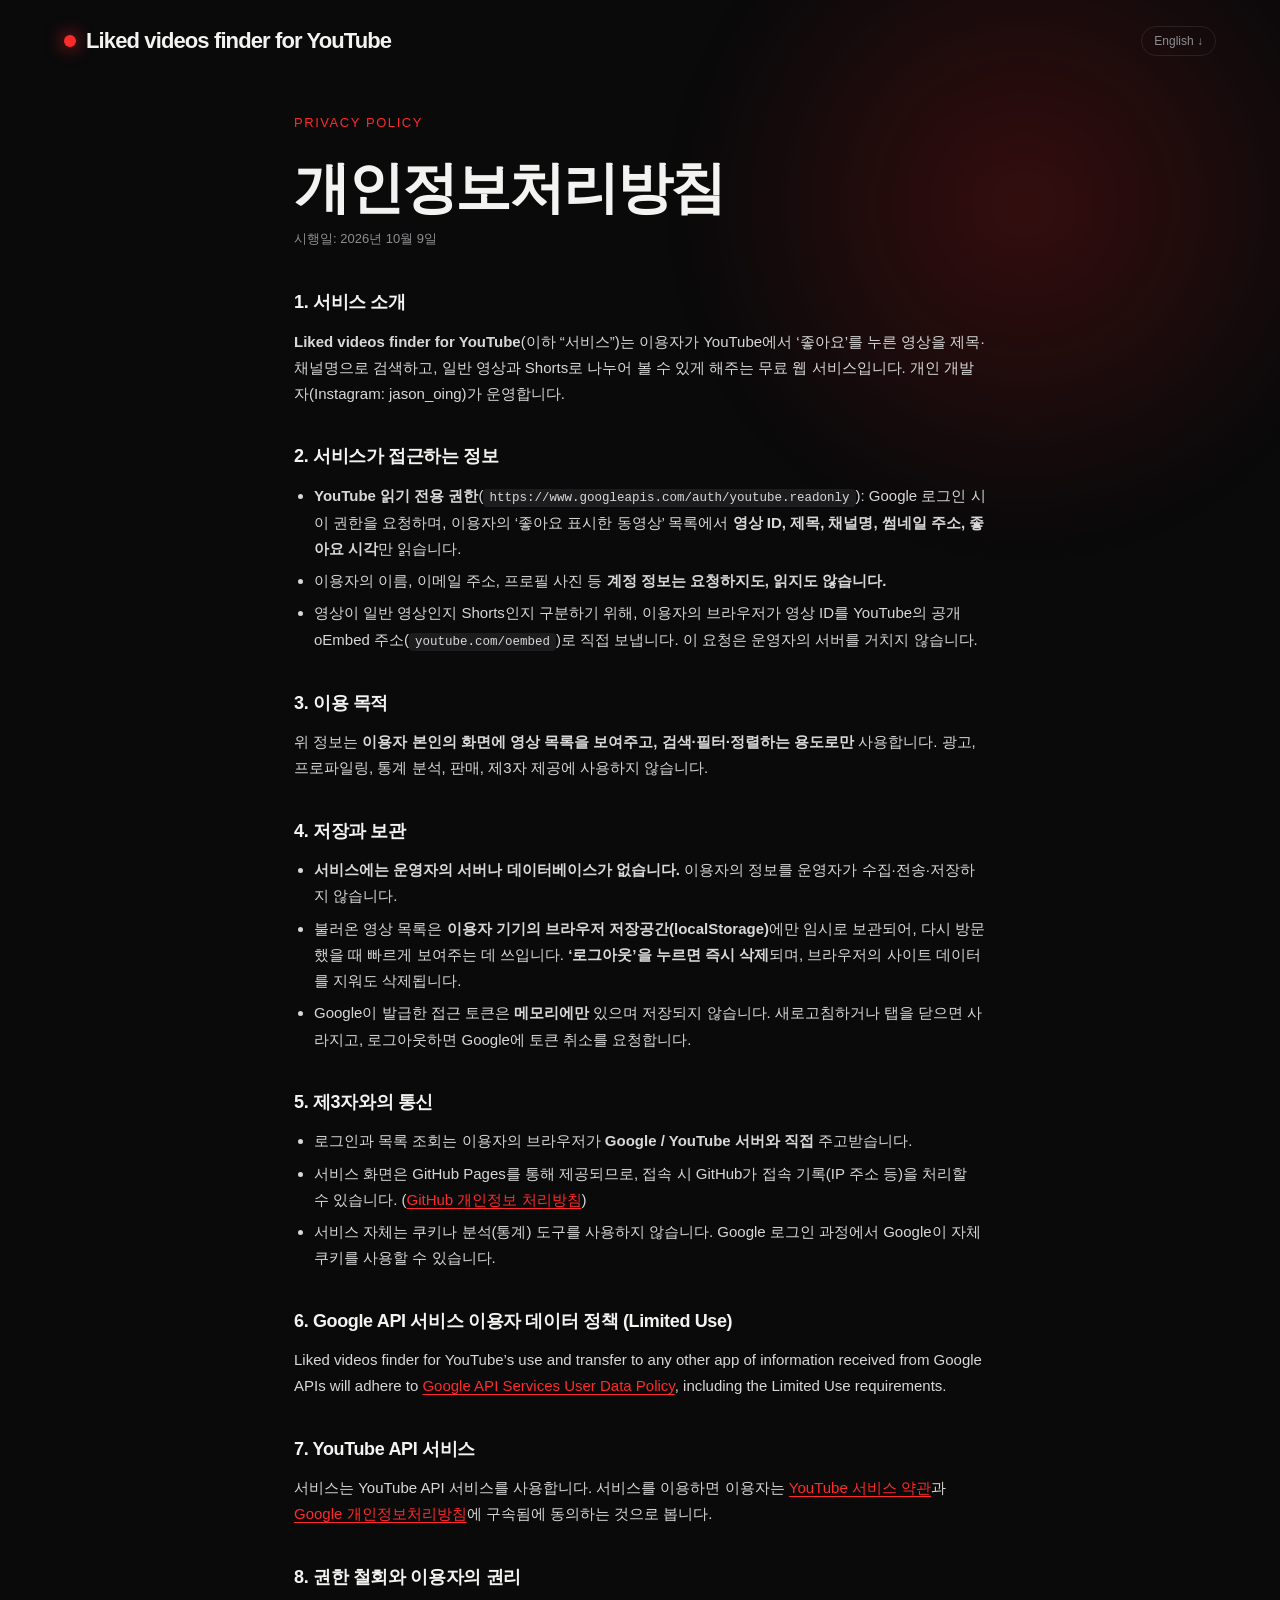
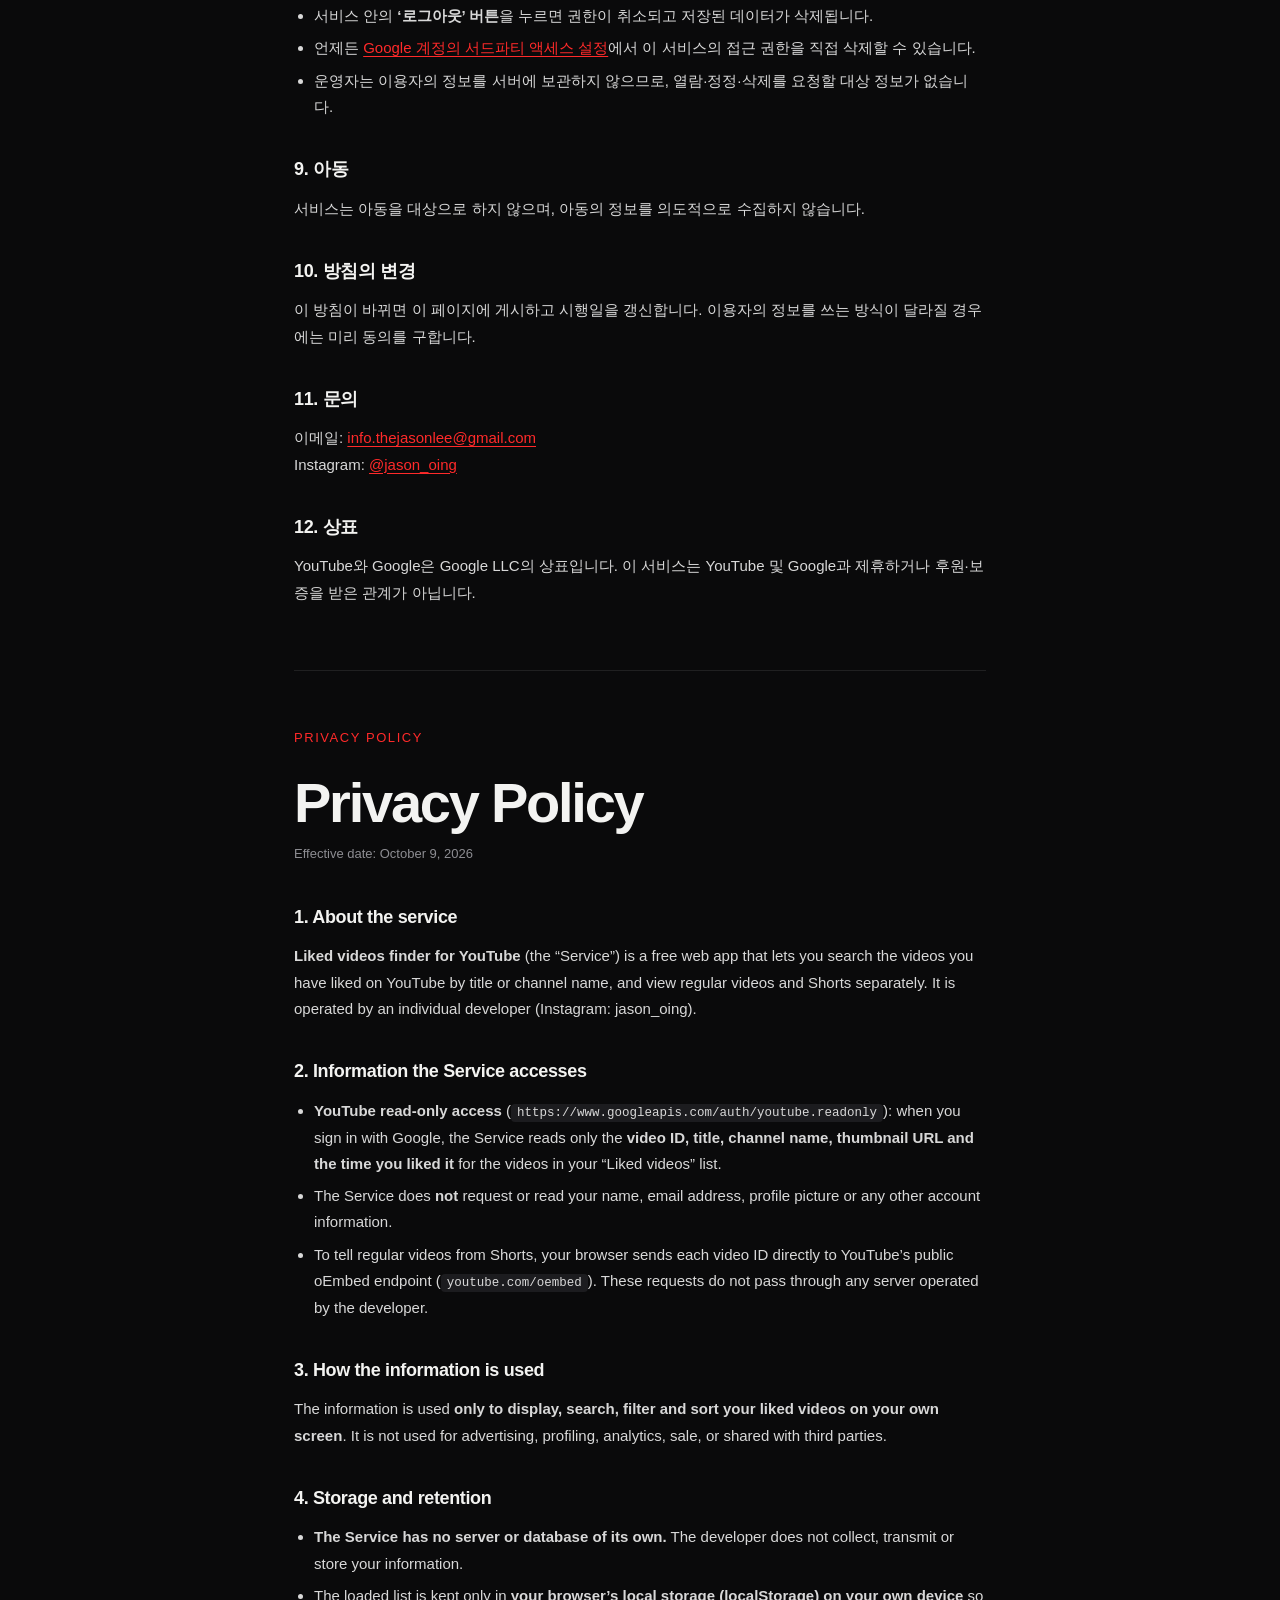
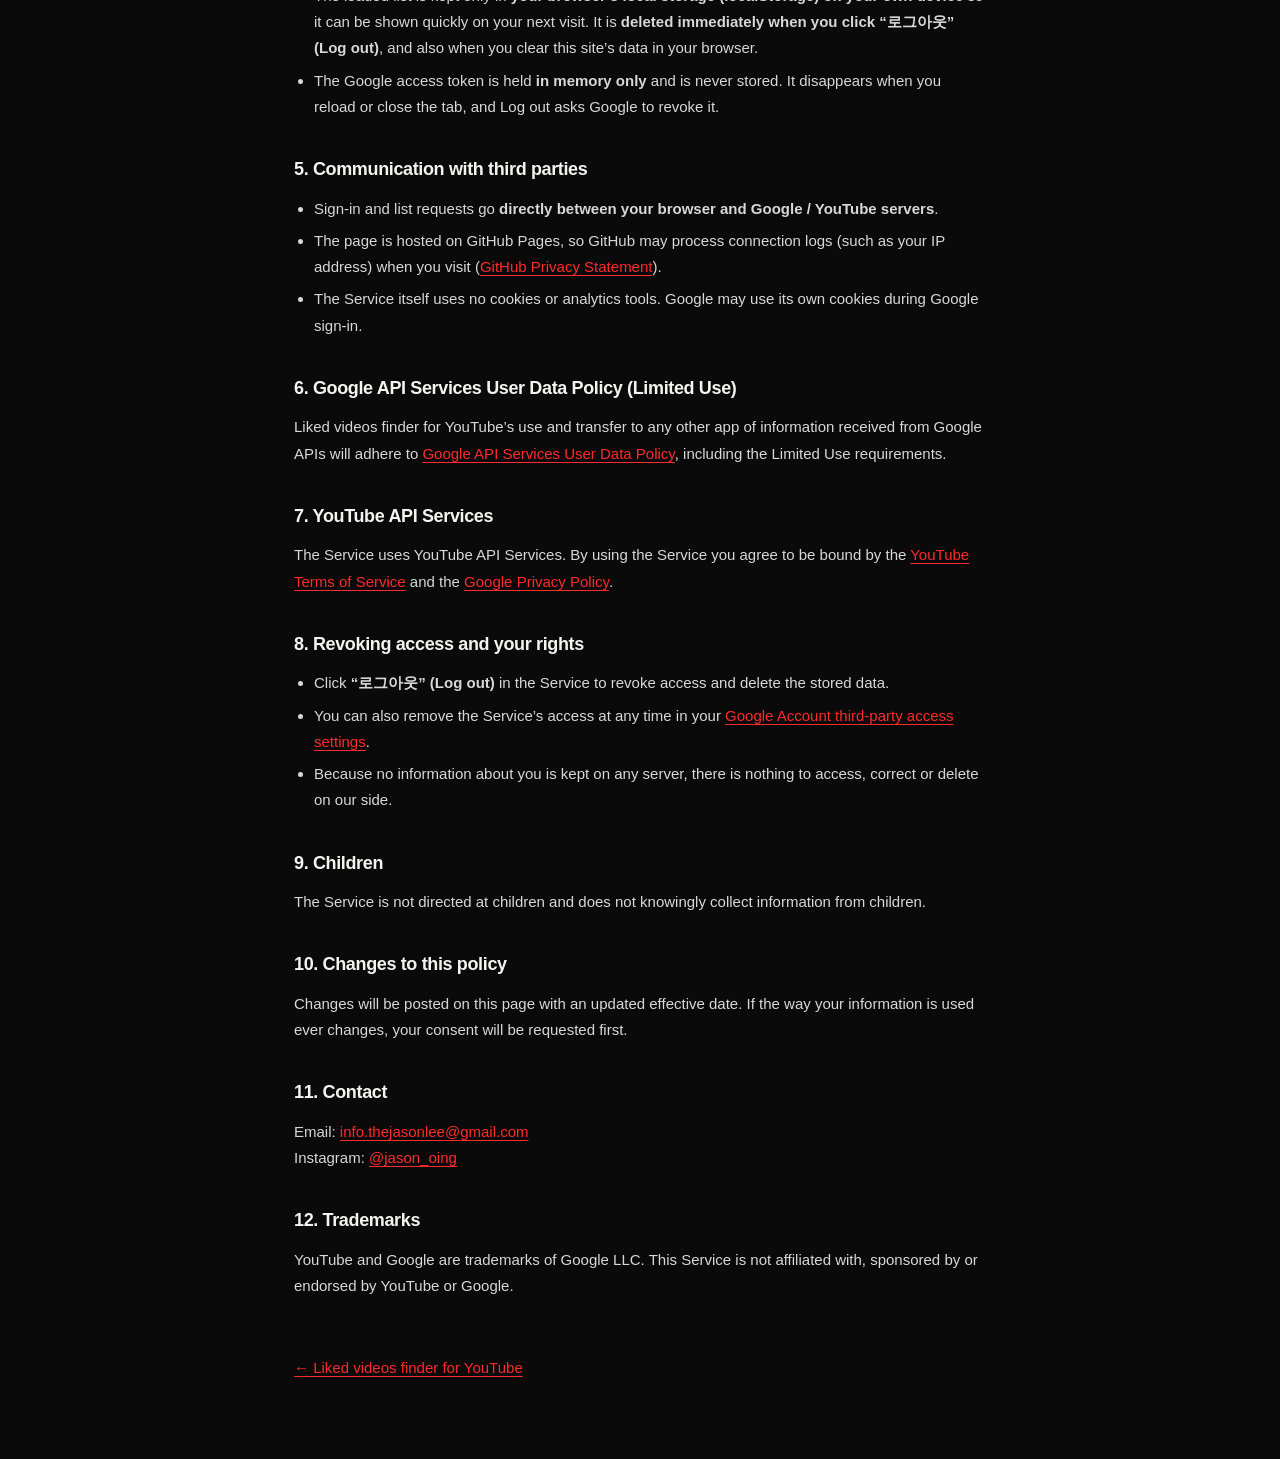
==== privacy.html @ fc41bfea "Add files via upload" ====
<!DOCTYPE html>
<html lang="ko">
<head>
<meta charset="UTF-8" />
<meta name="viewport" content="width=device-width, initial-scale=1.0, viewport-fit=cover" />
<title>개인정보처리방침 · Privacy Policy – Liked videos finder for YouTube</title>
<meta name="description" content="Privacy Policy of Liked videos finder for YouTube" />
<link rel="stylesheet" href="styles.css" />
</head>
<body>
  <div class="app">
    <header class="top">
      <a class="logo" href="./">Liked videos finder for YouTube</a>
      <a class="lang-link" href="#en">English ↓</a>
    </header>

    <main class="wrap doc">

      <!-- ===================== 한국어 ===================== -->
      <section id="ko" lang="ko">
        <div class="kicker">Privacy Policy</div>
        <h1 class="doc-title">개인정보처리방침</h1>
        <p class="doc-meta">시행일: 2026년 10월 9일</p>

        <h2>1. 서비스 소개</h2>
        <p>
          <b>Liked videos finder for YouTube</b>(이하 “서비스”)는 이용자가 YouTube에서 ‘좋아요’를 누른 영상을
          제목·채널명으로 검색하고, 일반 영상과 Shorts로 나누어 볼 수 있게 해주는 무료 웹 서비스입니다.
          개인 개발자(Instagram: jason_oing)가 운영합니다.
        </p>

        <h2>2. 서비스가 접근하는 정보</h2>
        <ul>
          <li>
            <b>YouTube 읽기 전용 권한</b>(<code>https://www.googleapis.com/auth/youtube.readonly</code>):
            Google 로그인 시 이 권한을 요청하며, 이용자의 ‘좋아요 표시한 동영상’ 목록에서
            <b>영상 ID, 제목, 채널명, 썸네일 주소, 좋아요 시각</b>만 읽습니다.
          </li>
          <li>
            이용자의 이름, 이메일 주소, 프로필 사진 등 <b>계정 정보는 요청하지도, 읽지도 않습니다.</b>
          </li>
          <li>
            영상이 일반 영상인지 Shorts인지 구분하기 위해, 이용자의 브라우저가 영상 ID를
            YouTube의 공개 oEmbed 주소(<code>youtube.com/oembed</code>)로 직접 보냅니다. 이 요청은 운영자의 서버를 거치지 않습니다.
          </li>
        </ul>

        <h2>3. 이용 목적</h2>
        <p>
          위 정보는 <b>이용자 본인의 화면에 영상 목록을 보여주고, 검색·필터·정렬하는 용도로만</b> 사용합니다.
          광고, 프로파일링, 통계 분석, 판매, 제3자 제공에 사용하지 않습니다.
        </p>

        <h2>4. 저장과 보관</h2>
        <ul>
          <li><b>서비스에는 운영자의 서버나 데이터베이스가 없습니다.</b> 이용자의 정보를 운영자가 수집·전송·저장하지 않습니다.</li>
          <li>
            불러온 영상 목록은 <b>이용자 기기의 브라우저 저장공간(localStorage)</b>에만 임시로 보관되어, 다시 방문했을 때
            빠르게 보여주는 데 쓰입니다. <b>‘로그아웃’을 누르면 즉시 삭제</b>되며, 브라우저의 사이트 데이터를 지워도 삭제됩니다.
          </li>
          <li>
            Google이 발급한 접근 토큰은 <b>메모리에만</b> 있으며 저장되지 않습니다. 새로고침하거나 탭을 닫으면 사라지고,
            로그아웃하면 Google에 토큰 취소를 요청합니다.
          </li>
        </ul>

        <h2>5. 제3자와의 통신</h2>
        <ul>
          <li>로그인과 목록 조회는 이용자의 브라우저가 <b>Google / YouTube 서버와 직접</b> 주고받습니다.</li>
          <li>
            서비스 화면은 GitHub Pages를 통해 제공되므로, 접속 시 GitHub가 접속 기록(IP 주소 등)을 처리할 수 있습니다.
            (<a href="https://docs.github.com/site-policy/privacy-policies/github-general-privacy-statement" target="_blank" rel="noopener">GitHub 개인정보 처리방침</a>)
          </li>
          <li>서비스 자체는 쿠키나 분석(통계) 도구를 사용하지 않습니다. Google 로그인 과정에서 Google이 자체 쿠키를 사용할 수 있습니다.</li>
        </ul>

        <h2>6. Google API 서비스 이용자 데이터 정책 (Limited Use)</h2>
        <p>
          Liked videos finder for YouTube’s use and transfer to any other app of information received from Google APIs
          will adhere to
          <a href="https://developers.google.com/terms/api-services-user-data-policy#additional_requirements_for_specific_api_scopes" target="_blank" rel="noopener">Google API Services User Data Policy</a>,
          including the Limited Use requirements.
        </p>

        <h2>7. YouTube API 서비스</h2>
        <p>
          서비스는 YouTube API 서비스를 사용합니다. 서비스를 이용하면 이용자는
          <a href="https://www.youtube.com/t/terms" target="_blank" rel="noopener">YouTube 서비스 약관</a>과
          <a href="https://policies.google.com/privacy" target="_blank" rel="noopener">Google 개인정보처리방침</a>에 구속됨에 동의하는 것으로 봅니다.
        </p>

        <h2>8. 권한 철회와 이용자의 권리</h2>
        <ul>
          <li>서비스 안의 <b>‘로그아웃’ 버튼</b>을 누르면 권한이 취소되고 저장된 데이터가 삭제됩니다.</li>
          <li>
            언제든 <a href="https://myaccount.google.com/permissions" target="_blank" rel="noopener">Google 계정의 서드파티 액세스 설정</a>에서
            이 서비스의 접근 권한을 직접 삭제할 수 있습니다.
          </li>
          <li>운영자는 이용자의 정보를 서버에 보관하지 않으므로, 열람·정정·삭제를 요청할 대상 정보가 없습니다.</li>
        </ul>

        <h2>9. 아동</h2>
        <p>서비스는 아동을 대상으로 하지 않으며, 아동의 정보를 의도적으로 수집하지 않습니다.</p>

        <h2>10. 방침의 변경</h2>
        <p>이 방침이 바뀌면 이 페이지에 게시하고 시행일을 갱신합니다. 이용자의 정보를 쓰는 방식이 달라질 경우에는 미리 동의를 구합니다.</p>

        <h2>11. 문의</h2>
        <p>
          이메일: <a href="mailto:info.thejasonlee@gmail.com">info.thejasonlee@gmail.com</a><br />
          Instagram: <a href="https://www.instagram.com/jason_oing/" target="_blank" rel="noopener">@jason_oing</a>
        </p>

        <h2>12. 상표</h2>
        <p>
          YouTube와 Google은 Google LLC의 상표입니다. 이 서비스는 YouTube 및 Google과 제휴하거나 후원·보증을 받은 관계가 아닙니다.
        </p>
      </section>

      <hr class="doc-sep" />

      <!-- ===================== English ===================== -->
      <section id="en" lang="en">
        <div class="kicker">Privacy Policy</div>
        <h1 class="doc-title">Privacy Policy</h1>
        <p class="doc-meta">Effective date: October 9, 2026</p>

        <h2>1. About the service</h2>
        <p>
          <b>Liked videos finder for YouTube</b> (the “Service”) is a free web app that lets you search the videos you have
          liked on YouTube by title or channel name, and view regular videos and Shorts separately. It is operated by an
          individual developer (Instagram: jason_oing).
        </p>

        <h2>2. Information the Service accesses</h2>
        <ul>
          <li>
            <b>YouTube read-only access</b> (<code>https://www.googleapis.com/auth/youtube.readonly</code>): when you sign in with Google,
            the Service reads only the <b>video ID, title, channel name, thumbnail URL and the time you liked it</b> for the videos in
            your “Liked videos” list.
          </li>
          <li>
            The Service does <b>not</b> request or read your name, email address, profile picture or any other account information.
          </li>
          <li>
            To tell regular videos from Shorts, your browser sends each video ID directly to YouTube’s public oEmbed endpoint
            (<code>youtube.com/oembed</code>). These requests do not pass through any server operated by the developer.
          </li>
        </ul>

        <h2>3. How the information is used</h2>
        <p>
          The information is used <b>only to display, search, filter and sort your liked videos on your own screen</b>.
          It is not used for advertising, profiling, analytics, sale, or shared with third parties.
        </p>

        <h2>4. Storage and retention</h2>
        <ul>
          <li><b>The Service has no server or database of its own.</b> The developer does not collect, transmit or store your information.</li>
          <li>
            The loaded list is kept only in <b>your browser’s local storage (localStorage) on your own device</b> so it can be shown
            quickly on your next visit. It is <b>deleted immediately when you click “로그아웃” (Log out)</b>, and also when you clear
            this site’s data in your browser.
          </li>
          <li>
            The Google access token is held <b>in memory only</b> and is never stored. It disappears when you reload or close the tab,
            and Log out asks Google to revoke it.
          </li>
        </ul>

        <h2>5. Communication with third parties</h2>
        <ul>
          <li>Sign-in and list requests go <b>directly between your browser and Google / YouTube servers</b>.</li>
          <li>
            The page is hosted on GitHub Pages, so GitHub may process connection logs (such as your IP address) when you visit
            (<a href="https://docs.github.com/site-policy/privacy-policies/github-general-privacy-statement" target="_blank" rel="noopener">GitHub Privacy Statement</a>).
          </li>
          <li>The Service itself uses no cookies or analytics tools. Google may use its own cookies during Google sign-in.</li>
        </ul>

        <h2>6. Google API Services User Data Policy (Limited Use)</h2>
        <p>
          Liked videos finder for YouTube’s use and transfer to any other app of information received from Google APIs will adhere to
          <a href="https://developers.google.com/terms/api-services-user-data-policy#additional_requirements_for_specific_api_scopes" target="_blank" rel="noopener">Google API Services User Data Policy</a>,
          including the Limited Use requirements.
        </p>

        <h2>7. YouTube API Services</h2>
        <p>
          The Service uses YouTube API Services. By using the Service you agree to be bound by the
          <a href="https://www.youtube.com/t/terms" target="_blank" rel="noopener">YouTube Terms of Service</a> and the
          <a href="https://policies.google.com/privacy" target="_blank" rel="noopener">Google Privacy Policy</a>.
        </p>

        <h2>8. Revoking access and your rights</h2>
        <ul>
          <li>Click <b>“로그아웃” (Log out)</b> in the Service to revoke access and delete the stored data.</li>
          <li>
            You can also remove the Service’s access at any time in your
            <a href="https://myaccount.google.com/permissions" target="_blank" rel="noopener">Google Account third-party access settings</a>.
          </li>
          <li>Because no information about you is kept on any server, there is nothing to access, correct or delete on our side.</li>
        </ul>

        <h2>9. Children</h2>
        <p>The Service is not directed at children and does not knowingly collect information from children.</p>

        <h2>10. Changes to this policy</h2>
        <p>Changes will be posted on this page with an updated effective date. If the way your information is used ever changes, your consent will be requested first.</p>

        <h2>11. Contact</h2>
        <p>
          Email: <a href="mailto:info.thejasonlee@gmail.com">info.thejasonlee@gmail.com</a><br />
          Instagram: <a href="https://www.instagram.com/jason_oing/" target="_blank" rel="noopener">@jason_oing</a>
        </p>

        <h2>12. Trademarks</h2>
        <p>
          YouTube and Google are trademarks of Google LLC. This Service is not affiliated with, sponsored by or endorsed by YouTube or Google.
        </p>
      </section>

      <p class="doc-back"><a href="./">← Liked videos finder for YouTube</a></p>
    </main>
  </div>
</body>
</html>
---- styles.css ----
* {
  box-sizing: border-box;
  margin: 0;
  padding: 0;
}

:root {
  --bg: #0a0a0b;
  --panel: #141416;
  --panel-2: #1c1c1f;
  --ink: #f3f3f1;
  --muted: #8d8d92;
  --line: rgba(255, 255, 255, 0.09);
  --red: #ff2a2a;
  --red-solid: #e50000;
  --red-glow: rgba(255, 30, 30, 0.18);
  /* side space of the whole page: grows with the screen, never below 24px */
  --gutter: clamp(24px, 5vw, 72px);
}

html, body {
  background: var(--bg);
  color: var(--ink);
  min-height: 100%;
  font-family: "Helvetica Neue", "Pretendard", "Apple SD Gothic Neo", "Noto Sans KR", "Malgun Gothic", Arial, sans-serif;
  -webkit-font-smoothing: antialiased;
}

body {
  min-height: 100vh;
  overflow-x: hidden;
}

/* soft red glow in the corner */
body::before {
  content: "";
  position: fixed;
  inset: -20% -10% auto auto;
  width: 60vw;
  height: 60vw;
  border-radius: 50%;
  background: radial-gradient(circle, var(--red-glow), transparent 62%);
  filter: blur(30px);
  pointer-events: none;
}

a {
  color: inherit;
  text-decoration: none;
}

.app {
  position: relative;
  min-height: 100vh;
}

.screen {
  display: none;
  flex-direction: column;
  min-height: calc(100vh - 80px);
}
.screen.active {
  display: flex;
}

/* ---------- top bar ---------- */
.top {
  position: relative;
  max-width: calc(1192px + 2 * var(--gutter));
  margin: 0 auto;
  padding: 26px var(--gutter) 0;
  display: flex;
  justify-content: space-between;
  align-items: center;
  gap: 12px;
}
.logo {
  font-weight: 800;
  letter-spacing: -0.04em;
  font-size: 22px;
  display: flex;
  align-items: center;
  gap: 10px;
}
.logo::before {
  content: "";
  width: 12px;
  height: 12px;
  border-radius: 50%;
  background: var(--red);
  box-shadow: 0 0 18px var(--red);
}
.tag {
  font-size: 12px;
  color: var(--muted);
  border: 1px solid var(--line);
  padding: 7px 12px;
  border-radius: 999px;
  white-space: nowrap;
}

.wrap {
  position: relative;
  max-width: calc(1192px + 2 * var(--gutter));
  margin: 0 auto;
  padding: 0 var(--gutter);
  width: 100%;
}
.wrap.narrow {
  max-width: 640px;
  padding-top: 56px;
  padding-bottom: 60px;
}

.kicker {
  color: var(--red);
  font-size: 13px;
  letter-spacing: 0.12em;
  text-transform: uppercase;
  margin-bottom: 22px;
}

.outline {
  color: transparent;
  -webkit-text-stroke: 1.5px var(--ink);
}
.red {
  color: var(--red);
}

/* ---------- login hero ---------- */
.hero {
  padding: 80px var(--gutter) 150px;
}
h1.mega {
  font-size: clamp(56px, 9vw, 140px);
  line-height: 1.04;
  letter-spacing: -0.06em;
  font-weight: 800;
  word-break: keep-all;
}
h1.mega .outline {
  -webkit-text-stroke-width: 2px;
}
/* a little breathing room between "your YouTube" and "liked videos" */
h1.mega .red {
  display: inline-block;
  margin-top: 0.16em;
}
.hero-row {
  display: flex;
  justify-content: space-between;
  align-items: flex-end;
  gap: 40px;
  margin-top: 54px;
  flex-wrap: wrap;
}
.hero p {
  max-width: 420px;
  color: var(--muted);
  line-height: 1.7;
  font-size: 17px;
  word-break: keep-all;
}
.login-btn {
  display: inline-flex;
  align-items: center;
  gap: 14px;
  background: var(--ink);
  color: #111;
  border: 0;
  padding: 12px 14px 12px 28px;
  border-radius: 999px;
  font: inherit;
  font-size: 17px;
  font-weight: 700;
  cursor: pointer;
  transition: transform 0.25s, background 0.25s, color 0.25s;
}
.login-btn i {
  width: 46px;
  height: 46px;
  border-radius: 50%;
  background: #111;
  color: var(--red);
  display: grid;
  place-items: center;
  font-style: normal;
  font-size: 20px;
  transition: transform 0.25s;
}
.login-btn:hover:not(:disabled) {
  background: var(--red-solid);
  color: #fff;
}
.login-btn:hover:not(:disabled) i {
  transform: rotate(-45deg);
}
.login-btn:disabled {
  opacity: 0.5;
  cursor: not-allowed;
}
/* Four boxed cells: a frame (top, bottom, left, right) with three dividers.
   Each cell is as wide as its own text plus an equal share of the spare room,
   and the text is centred inside it. */
.stats {
  display: flex;
  align-items: stretch;
  border-top: 1px solid var(--line);
  border-bottom: 1px solid var(--line);
  border-left: 1px solid var(--line);
  margin-top: 80px;
}
.stats > div {
  flex: 1 1 auto;
  padding: 26px clamp(16px, 2.4vw, 40px);
  border-right: 1px solid var(--line);
  text-align: center;
}
.stats b {
  display: block;
  font-size: clamp(22px, 2.6vw, 36px);
  letter-spacing: -0.04em;
  white-space: nowrap;
  margin-bottom: 8px;
}
.stats span {
  color: var(--muted);
  font-size: 15px;
}

/* small legal line at the bottom of the login screen */
.legal {
  margin-top: 28px;
  display: flex;
  flex-wrap: wrap;
  gap: 8px 20px;
  align-items: center;
  font-size: 12.5px;
  color: var(--muted);
}
.legal a {
  color: var(--ink);
  text-decoration: underline;
  text-underline-offset: 3px;
}

/* ---------- privacy policy page ---------- */
.doc {
  max-width: 820px;
  padding-top: 56px;
  padding-bottom: 80px;
  line-height: 1.75;
  font-size: 15px;
  color: #d8d8d8;
}
.doc-title {
  font-size: clamp(34px, 6vw, 56px);
  letter-spacing: -0.04em;
  line-height: 1.1;
  color: var(--ink);
}
.doc-meta {
  margin: 10px 0 36px;
  color: var(--muted);
  font-size: 13px;
}
.doc h2 {
  margin: 34px 0 10px;
  font-size: 18px;
  color: var(--ink);
  letter-spacing: -0.02em;
}
.doc ul {
  padding-left: 20px;
}
.doc li {
  margin: 6px 0;
}
.doc a {
  color: var(--red);
  text-decoration: underline;
  text-underline-offset: 3px;
}
.doc code {
  background: var(--panel-2);
  padding: 2px 6px;
  border-radius: 4px;
  font-size: 12.5px;
  word-break: break-all;
}
.doc-sep {
  margin: 64px 0 56px;
  border: 0;
  border-top: 1px solid var(--line);
}
.doc-back {
  margin-top: 56px;
}
a.logo {
  color: var(--ink);
}
.lang-link {
  font-size: 12px;
  color: var(--muted);
  border: 1px solid var(--line);
  padding: 7px 12px;
  border-radius: 999px;
  white-space: nowrap;
}

/* ---------- library ---------- */
.page-title {
  font-size: clamp(44px, 8vw, 110px);
  line-height: 1;
  letter-spacing: -0.055em;
  font-weight: 800;
  word-break: keep-all;
}
.wrap.narrow .page-title {
  font-size: clamp(40px, 8vw, 72px);
  margin-bottom: 34px;
}
.lib-top {
  padding: 64px 0 26px;
  display: flex;
  justify-content: space-between;
  align-items: flex-end;
  flex-wrap: wrap;
  gap: 20px;
}
.big {
  text-align: right;
  color: var(--muted);
  font-size: 13px;
  line-height: 1.6;
}
.big b {
  display: block;
  color: var(--red);
  font-size: 64px;
  letter-spacing: -0.05em;
  line-height: 1;
}
.big span {
  display: block;
}

.bar {
  display: flex;
  gap: 10px;
  flex-wrap: wrap;
  margin-bottom: 26px;
}
.search {
  flex: 1 1 300px;
  display: flex;
  align-items: center;
  gap: 12px;
  background: var(--panel);
  border: 1px solid var(--line);
  border-radius: 16px;
  padding: 0 20px;
  color: var(--muted);
}
.search:focus-within {
  border-color: var(--red);
  box-shadow: 0 0 0 4px var(--red-glow);
}
.search input {
  flex: 1;
  min-width: 0;
  background: transparent;
  border: 0;
  outline: none;
  color: var(--ink);
  font: inherit;
  font-size: 16px;
  padding: 18px 0;
}
/* Filter boxes: the visible text + arrow are centred in the box; the real
   <select> sits invisibly on top so clicking / keyboard / mobile pickers work. */
.sel-wrap {
  position: relative;
  display: flex;
  align-items: center;
  justify-content: center;
  gap: 10px;
  height: 58px;
  min-width: 150px;
  padding: 0 20px;
  background: var(--panel);
  color: var(--ink);
  border: 1px solid var(--line);
  border-radius: 16px;
  font-size: 14px;
  cursor: pointer;
}
.sel-wrap:focus-within {
  border-color: var(--red);
}
.sel-text {
  max-width: 190px;
  white-space: nowrap;
  overflow: hidden;
  text-overflow: ellipsis;
}
.sel-arrow {
  flex: none;
  color: var(--muted);
}
.sel {
  position: absolute;
  inset: 0;
  width: 100%;
  height: 100%;
  opacity: 0;
  cursor: pointer;
  font-size: 16px; /* avoids the iOS zoom-on-focus */
}

.kind-tabs {
  display: flex;
  gap: 8px;
  flex-wrap: wrap;
  margin-bottom: 22px;
}
.kind-tabs button {
  border: 1px solid var(--line);
  background: transparent;
  color: var(--muted);
  padding: 9px 16px;
  border-radius: 999px;
  font: inherit;
  font-size: 13px;
  cursor: pointer;
  transition: 0.2s;
}
.kind-tabs button i {
  font-style: normal;
  margin-left: 4px;
  opacity: 0.7;
}
.kind-tabs button:hover {
  color: var(--ink);
  border-color: var(--ink);
}
.kind-tabs button.on {
  background: var(--red-solid);
  border-color: var(--red-solid);
  color: #fff;
  font-weight: 700;
}

/* logout sits at the right end of the same row as the kind tabs */
.kind-tabs .logout-btn {
  margin-left: auto;
}
.kind-tabs .logout-btn:hover {
  color: #fff;
  border-color: var(--red);
  background: var(--red-solid);
}

.video-kind {
  display: inline-block;
  background: var(--red-solid);
  color: #fff;
  font-size: 11px;
  font-weight: 800;
  letter-spacing: 0.06em;
  padding: 3px 8px;
  border-radius: 6px;
  margin-right: 6px;
  vertical-align: middle;
}

.video-list {
  display: grid;
  grid-template-columns: repeat(2, 1fr);
  gap: 14px;
  padding-bottom: 80px;
  counter-reset: item;
}
.video-card {
  counter-increment: item;
  display: flex;
  gap: 18px;
  align-items: center;
  background: var(--panel);
  border: 1px solid var(--line);
  border-radius: 22px;
  padding: 12px;
  position: relative;
  overflow: hidden;
  color: var(--ink);
  min-width: 0;
  transition: transform 0.3s cubic-bezier(0.2, 0.8, 0.2, 1), border-color 0.2s;
}
.video-card::after {
  content: counter(item, decimal-leading-zero);
  position: absolute;
  right: 18px;
  top: 12px;
  font-size: 24px;
  font-weight: 800;
  color: rgba(255, 255, 255, 0.05);
  letter-spacing: -0.05em;
  pointer-events: none;
}
.video-card:hover {
  transform: translateY(-4px);
  border-color: rgba(255, 42, 42, 0.6);
}
.video-card.unavailable {
  opacity: 0.45;
}
.video-thumb {
  width: 168px;
  flex: none;
  aspect-ratio: 16 / 10;
  object-fit: cover;
  border-radius: 14px;
  background: linear-gradient(135deg, #2b2b2e, #1a1a1c);
}
.video-info {
  min-width: 0;
  /* keeps the title clear of the 01 / 02 ... number, even for 4 digits */
  padding-right: 76px;
}
.video-title {
  font-size: 17px;
  line-height: 1.35;
  letter-spacing: -0.02em;
  font-weight: 600;
  margin-bottom: 10px;
  display: -webkit-box;
  -webkit-line-clamp: 2;
  -webkit-box-orient: vertical;
  overflow: hidden;
  word-break: break-word;
}
.video-channel {
  display: inline-block;
  max-width: 100%;
  color: var(--red);
  border: 1px solid rgba(255, 42, 42, 0.45);
  border-radius: 999px;
  padding: 3px 10px;
  font-size: 12px;
  white-space: nowrap;
  overflow: hidden;
  text-overflow: ellipsis;
  vertical-align: middle;
}
.video-date {
  display: inline-block;
  margin-left: 8px;
  font-size: 13px;
  color: var(--muted);
  vertical-align: middle;
}

.empty-state {
  grid-column: 1 / -1;
  text-align: center;
  padding: 90px 0;
  color: var(--muted);
  font-size: 17px;
  line-height: 1.7;
}

/* ---------- fixed footer note (main screen) ---------- */
.foot-note {
  position: fixed;
  left: 0;
  right: 0;
  bottom: 0;
  z-index: 15;
  padding: 14px var(--gutter) calc(14px + env(safe-area-inset-bottom));
  text-align: center;
  font-size: 13px;
  color: var(--muted);
  background: rgba(10, 10, 11, 0.88);
  backdrop-filter: blur(12px);
  -webkit-backdrop-filter: blur(12px);
  border-top: 1px solid var(--line);
  pointer-events: none; /* never blocks clicks on the cards underneath */
}

/* ---------- setup (fallback screen) ---------- */
.setup-steps {
  list-style: none;
  counter-reset: step;
  display: flex;
  flex-direction: column;
  gap: 14px;
  margin-bottom: 22px;
}
.setup-steps li {
  counter-increment: step;
  position: relative;
  padding-left: 32px;
  font-size: 14px;
  line-height: 1.6;
  color: #d8d8d8;
}
.setup-steps li::before {
  content: counter(step);
  position: absolute;
  left: 0;
  top: 0;
  width: 22px;
  height: 22px;
  border-radius: 50%;
  background: var(--red-solid);
  color: #fff;
  font-size: 11px;
  font-weight: 700;
  display: flex;
  align-items: center;
  justify-content: center;
}
.setup-steps a {
  color: var(--red);
  text-decoration: underline;
}
.setup-steps code {
  background: var(--panel-2);
  padding: 2px 6px;
  border-radius: 4px;
  font-size: 12px;
}
.text-input {
  width: 100%;
  background: var(--panel);
  border: 1px solid var(--line);
  border-radius: 16px;
  padding: 16px 18px;
  color: var(--ink);
  font-size: 15px;
  outline: none;
}
.text-input:focus {
  border-color: var(--red);
  box-shadow: 0 0 0 4px var(--red-glow);
}
.hint-text {
  margin: 10px 0 22px;
  font-size: 12px;
  color: var(--muted);
}
.primary-btn {
  width: 100%;
  padding: 16px;
  border: none;
  border-radius: 999px;
  background: var(--red-solid);
  color: #fff;
  font: inherit;
  font-size: 16px;
  font-weight: 700;
  cursor: pointer;
}
.primary-btn:disabled {
  opacity: 0.4;
  cursor: not-allowed;
}

/* ---------- syncing ---------- */
.loading-wrap {
  flex: 1;
  display: flex;
  flex-direction: column;
  align-items: center;
  justify-content: center;
  gap: 16px;
  min-height: 70vh;
}
.spinner {
  width: 44px;
  height: 44px;
  border: 3px solid var(--line);
  border-top-color: var(--red);
  border-radius: 50%;
  animation: spin 0.8s linear infinite;
}
@keyframes spin {
  to {
    transform: rotate(360deg);
  }
}
.loading-text {
  font-size: 16px;
}
.loading-sub {
  font-size: 40px;
  font-weight: 800;
  letter-spacing: -0.04em;
  color: var(--red);
}

/* ---------- toast ---------- */
.toast {
  position: fixed;
  left: 50%;
  bottom: 100px;
  transform: translate(-50%, 20px);
  background: var(--panel-2);
  border: 1px solid var(--line);
  color: #fff;
  padding: 12px 20px;
  border-radius: 999px;
  font-size: 13px;
  opacity: 0;
  pointer-events: none;
  transition: all 0.25s ease;
  z-index: 50;
  white-space: nowrap;
}
.toast.show {
  opacity: 1;
  transform: translate(-50%, 0);
}

/* ---------- responsive ---------- */
@media (max-width: 900px) {
  .video-list {
    grid-template-columns: 1fr;
  }
}
/* tablets: 2 x 2, still framed by lines on both sides */
@media (max-width: 940px) {
  .stats {
    display: grid;
    grid-template-columns: repeat(2, minmax(0, 1fr));
  }
  .stats b {
    white-space: normal;
  }
  .stats > div {
    padding: 26px 12px;
    border-bottom: 1px solid var(--line);
  }
  .stats > div:nth-child(n + 3) {
    border-bottom: 0;
  }
}
@media (max-width: 560px) {
  .stats {
    grid-template-columns: 1fr;
  }
  .stats > div,
  .stats > div:nth-child(n + 3) {
    border-bottom: 1px solid var(--line);
  }
  .stats > div:last-child {
    border-bottom: 0;
  }
  .tag {
    display: none;
  }
  .hero {
    padding-top: 48px;
  }
  .video-card {
    flex-direction: column;
    align-items: stretch;
    gap: 12px;
  }
  .video-thumb {
    width: 100%;
  }
  .video-info {
    padding: 0 6px 6px;
  }
  .sel-wrap {
    flex: 1 1 calc(50% - 5px);
    min-width: 0;
    padding: 0 12px;
  }
  .sel-text {
    max-width: 100%;
  }
  /* keep 전체 / 일반 / Shorts / 로그아웃 on one line */
  .kind-tabs {
    flex-wrap: nowrap;
    gap: 6px;
  }
  .kind-tabs button {
    padding: 8px 10px;
    font-size: 12px;
    white-space: nowrap;
  }
  .kind-tabs button i {
    margin-left: 3px;
  }
}
@media (max-width: 359px) {
  .kind-tabs {
    gap: 4px;
  }
  .kind-tabs button {
    padding: 8px 7px;
    font-size: 11px;
  }
}

/* very narrow phones: keep the longer app name on one line */
@media (max-width: 359px) {
  .logo {
    font-size: 17px;
  }
}
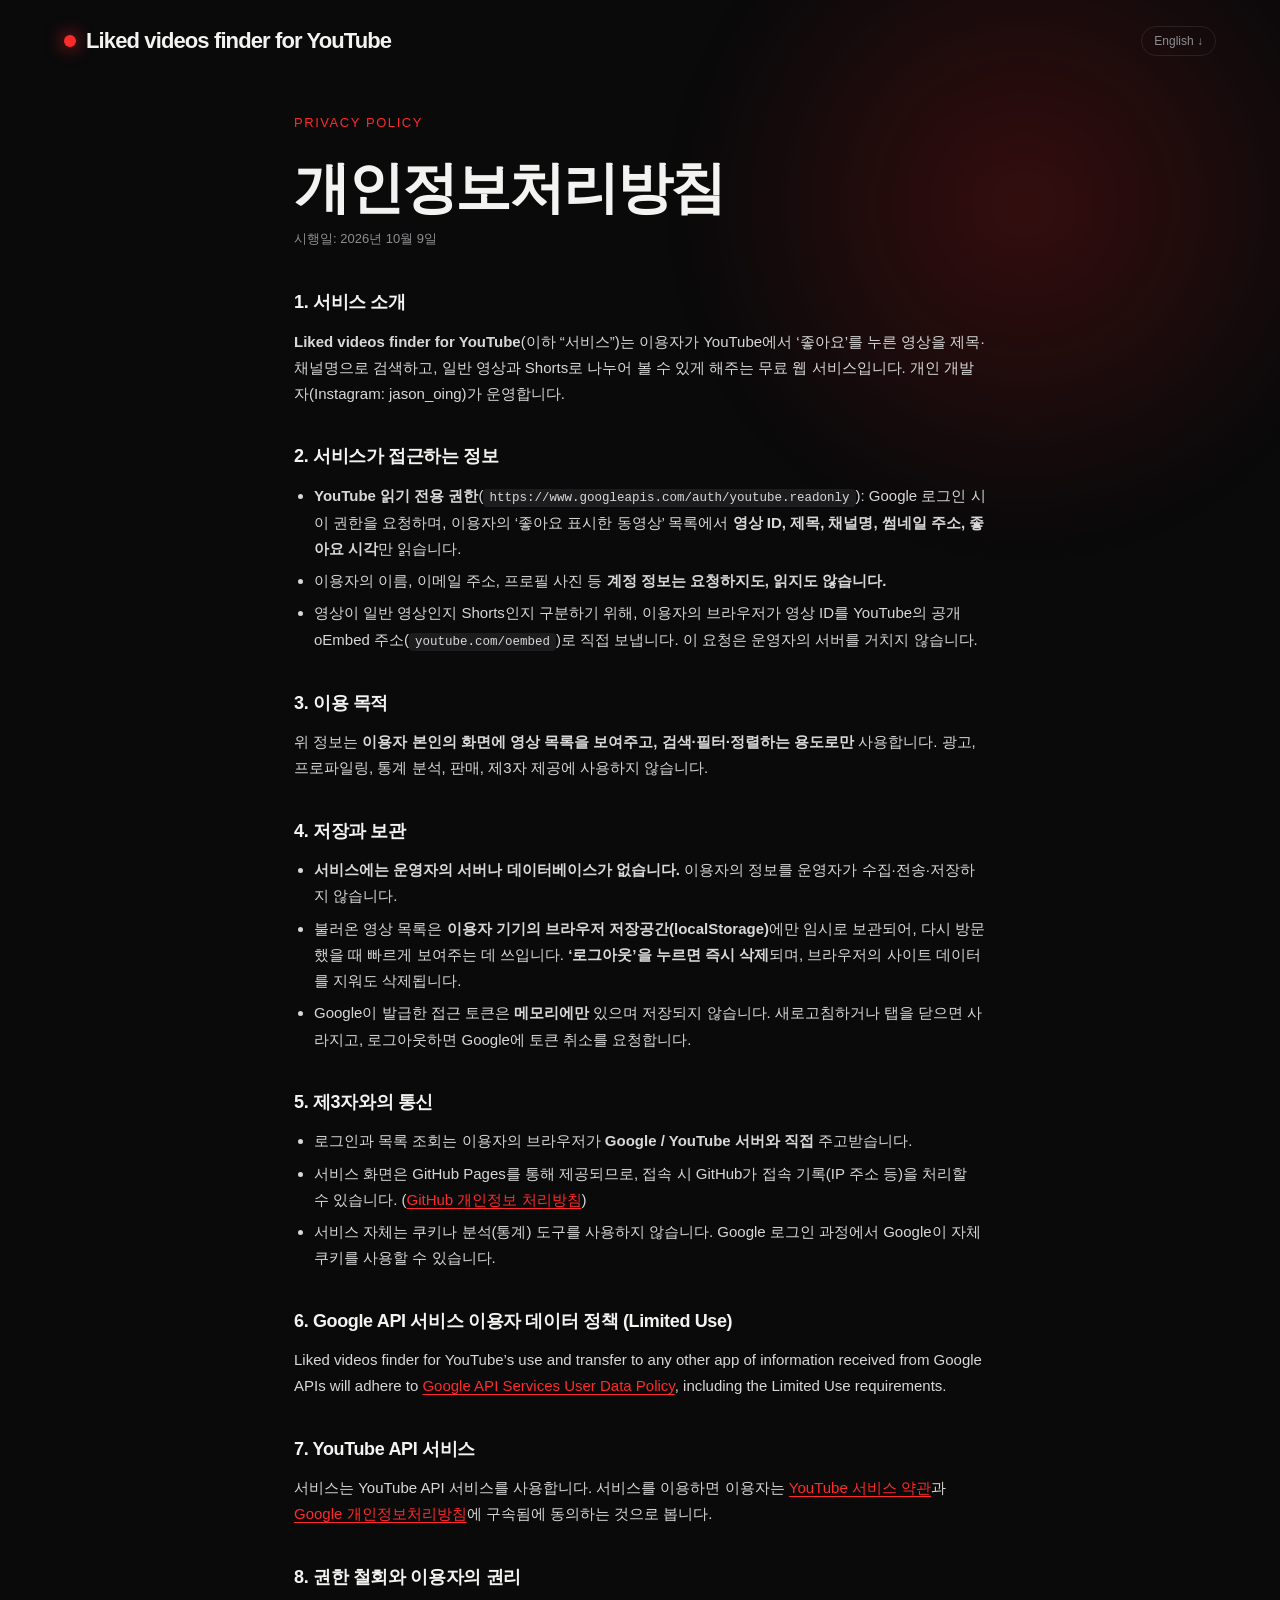
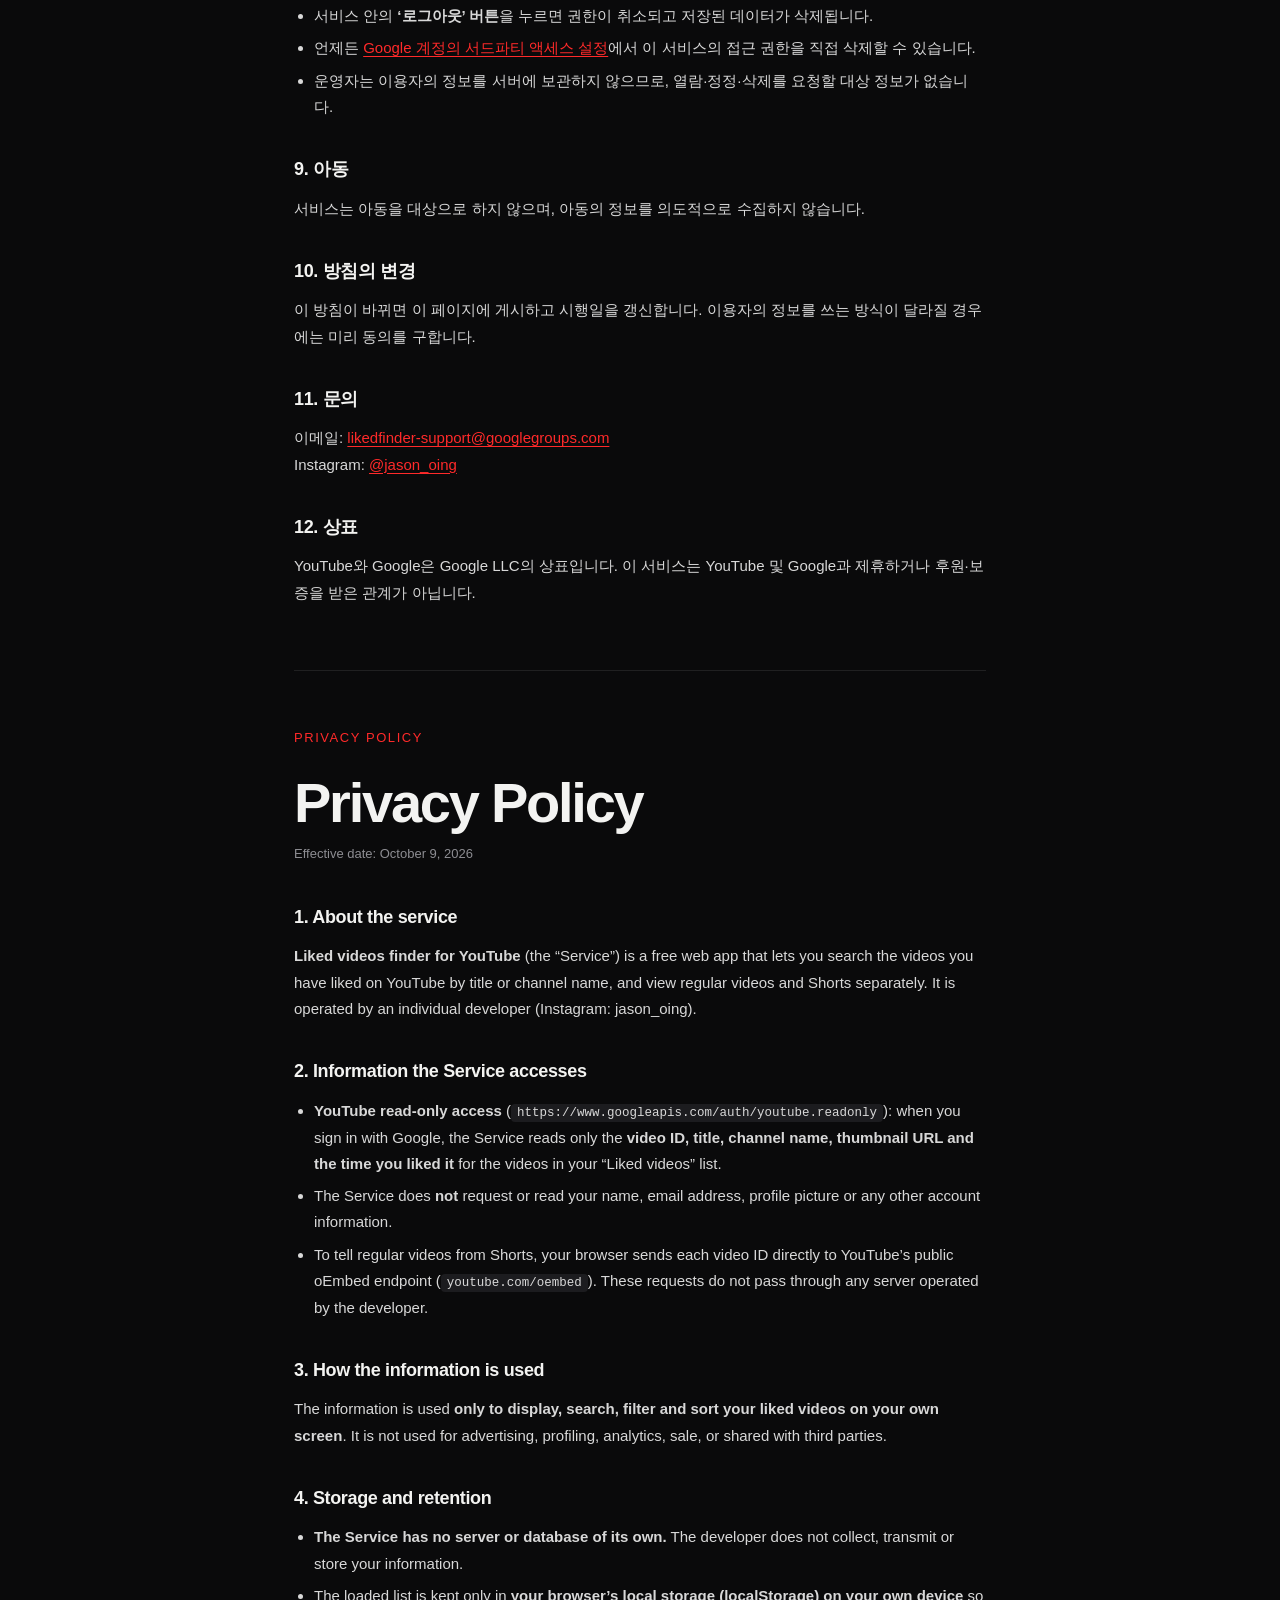
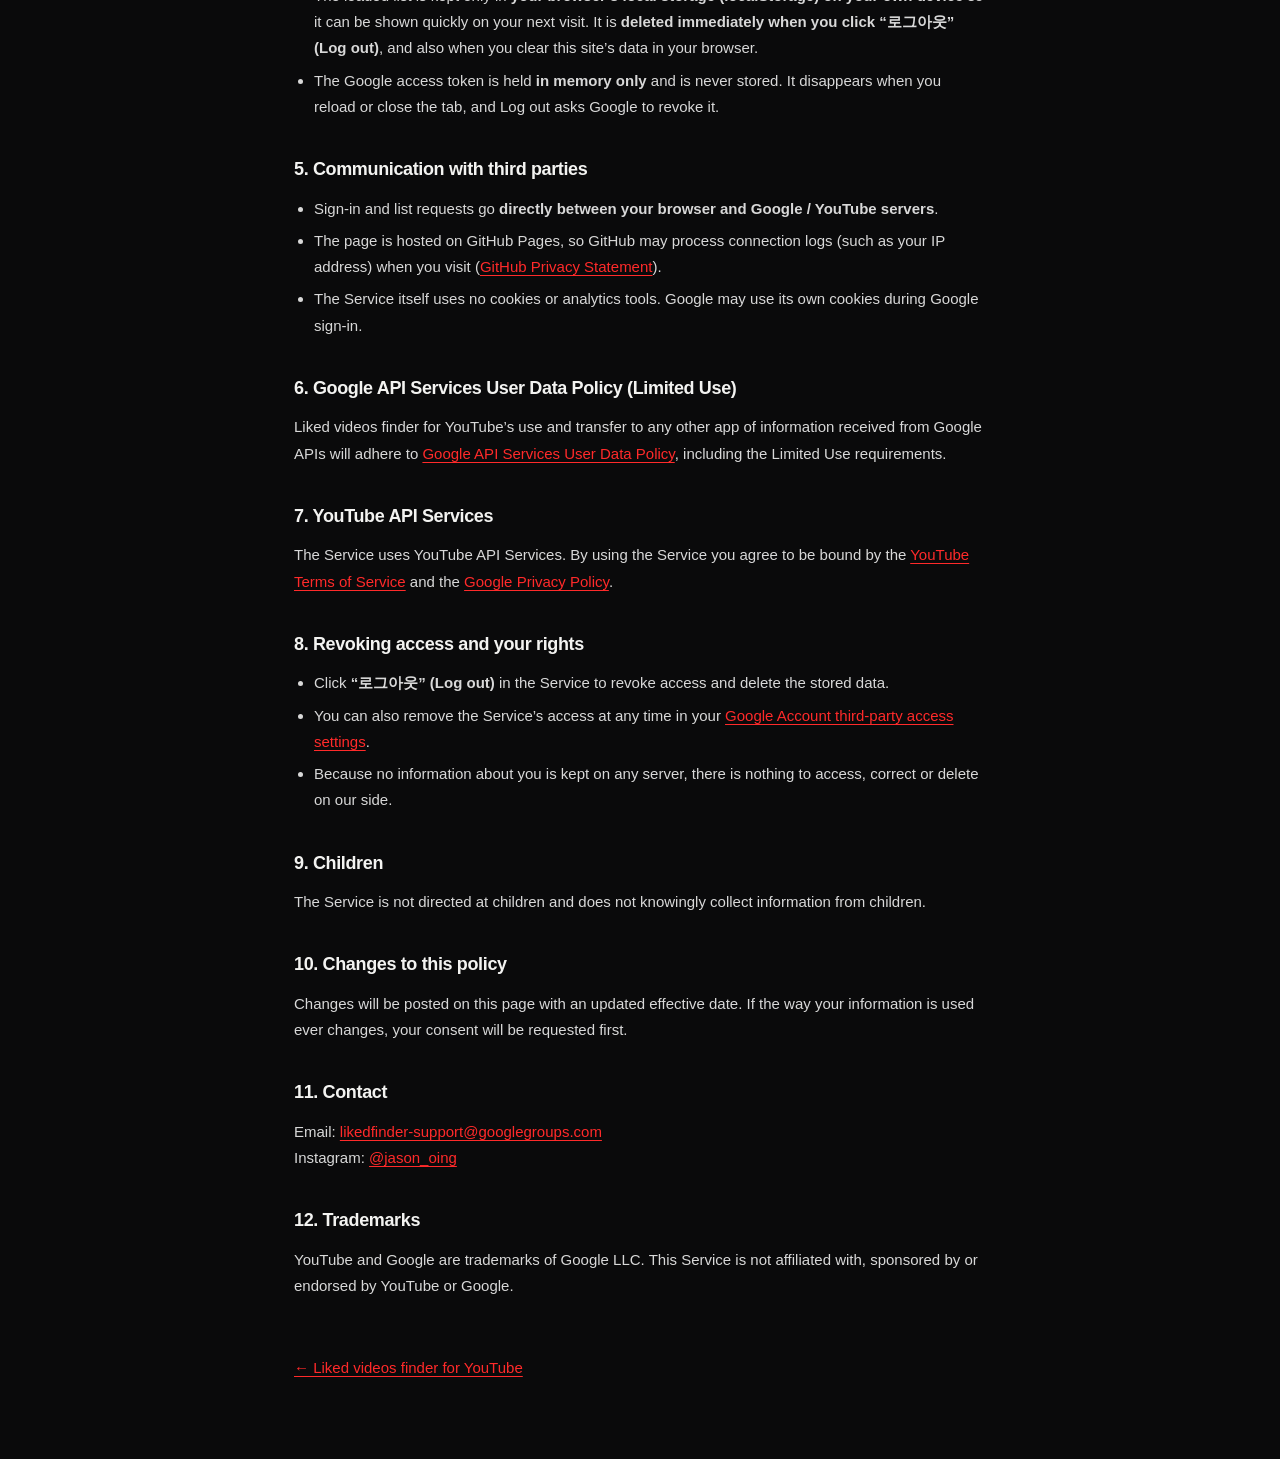
==== commit 5ee612fa: "Add files via upload" ====
--- a/privacy.html
+++ b/privacy.html
@@ -107,7 +107,7 @@
 
         <h2>11. 문의</h2>
         <p>
-          이메일: <a href="mailto:info.thejasonlee@gmail.com">info.thejasonlee@gmail.com</a><br />
+          이메일: <a href="mailto:likedfinder-support@googlegroups.com">likedfinder-support@googlegroups.com</a><br />
           Instagram: <a href="https://www.instagram.com/jason_oing/" target="_blank" rel="noopener">@jason_oing</a>
         </p>
 
@@ -210,7 +210,7 @@
 
         <h2>11. Contact</h2>
         <p>
-          Email: <a href="mailto:info.thejasonlee@gmail.com">info.thejasonlee@gmail.com</a><br />
+          Email: <a href="mailto:likedfinder-support@googlegroups.com">likedfinder-support@googlegroups.com</a><br />
           Instagram: <a href="https://www.instagram.com/jason_oing/" target="_blank" rel="noopener">@jason_oing</a>
         </p>
 
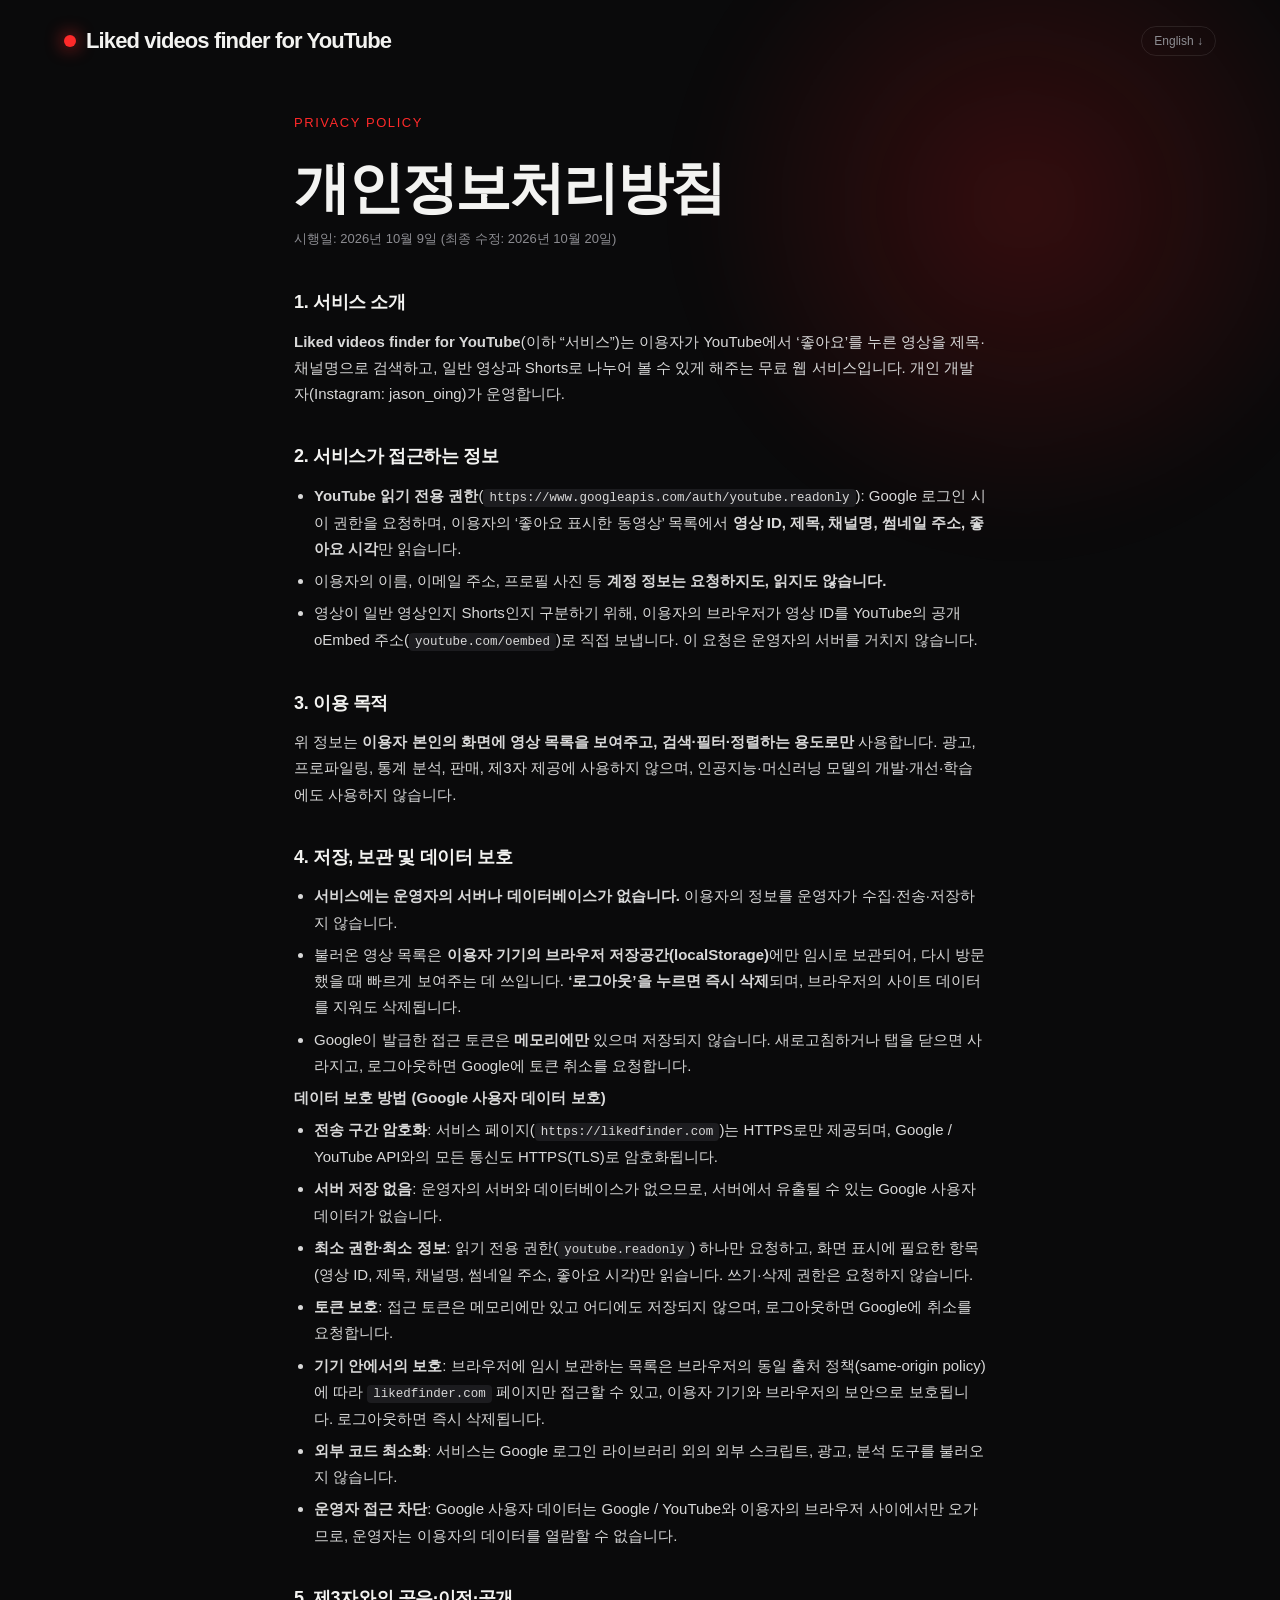
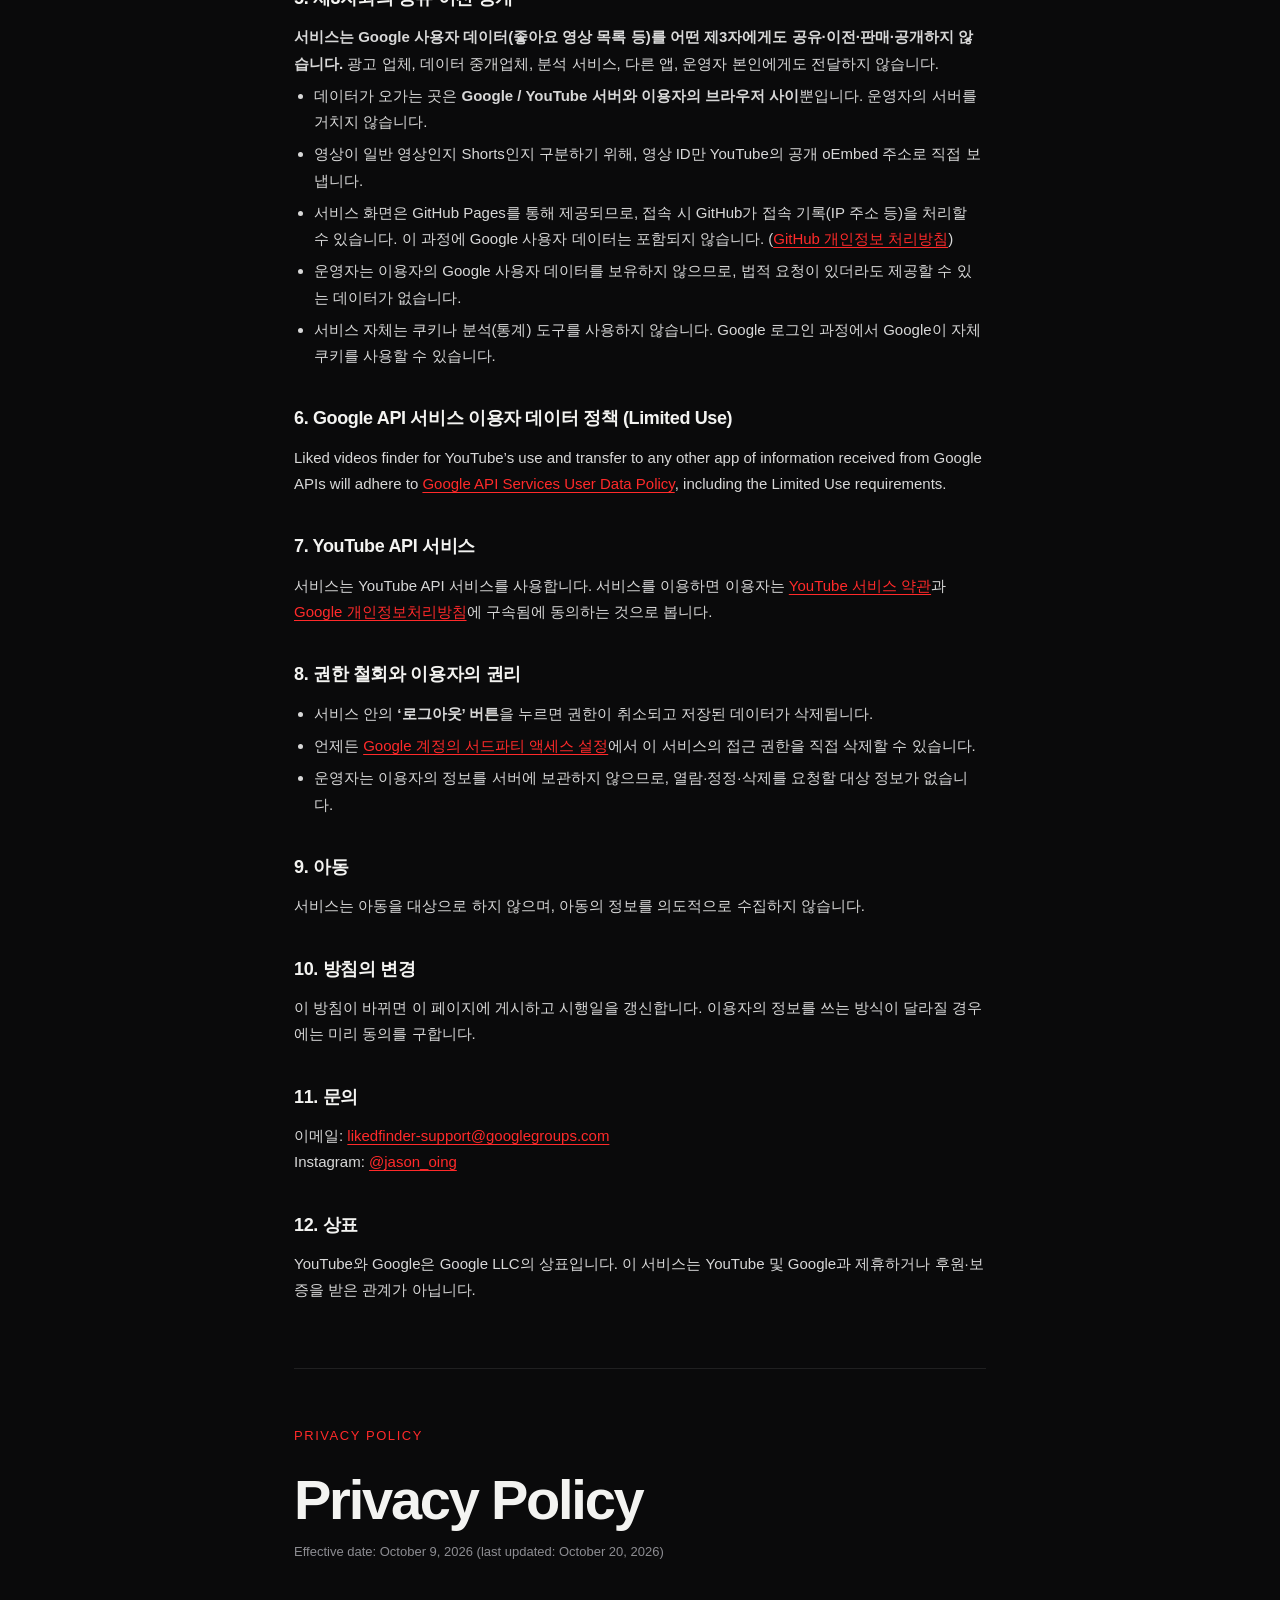
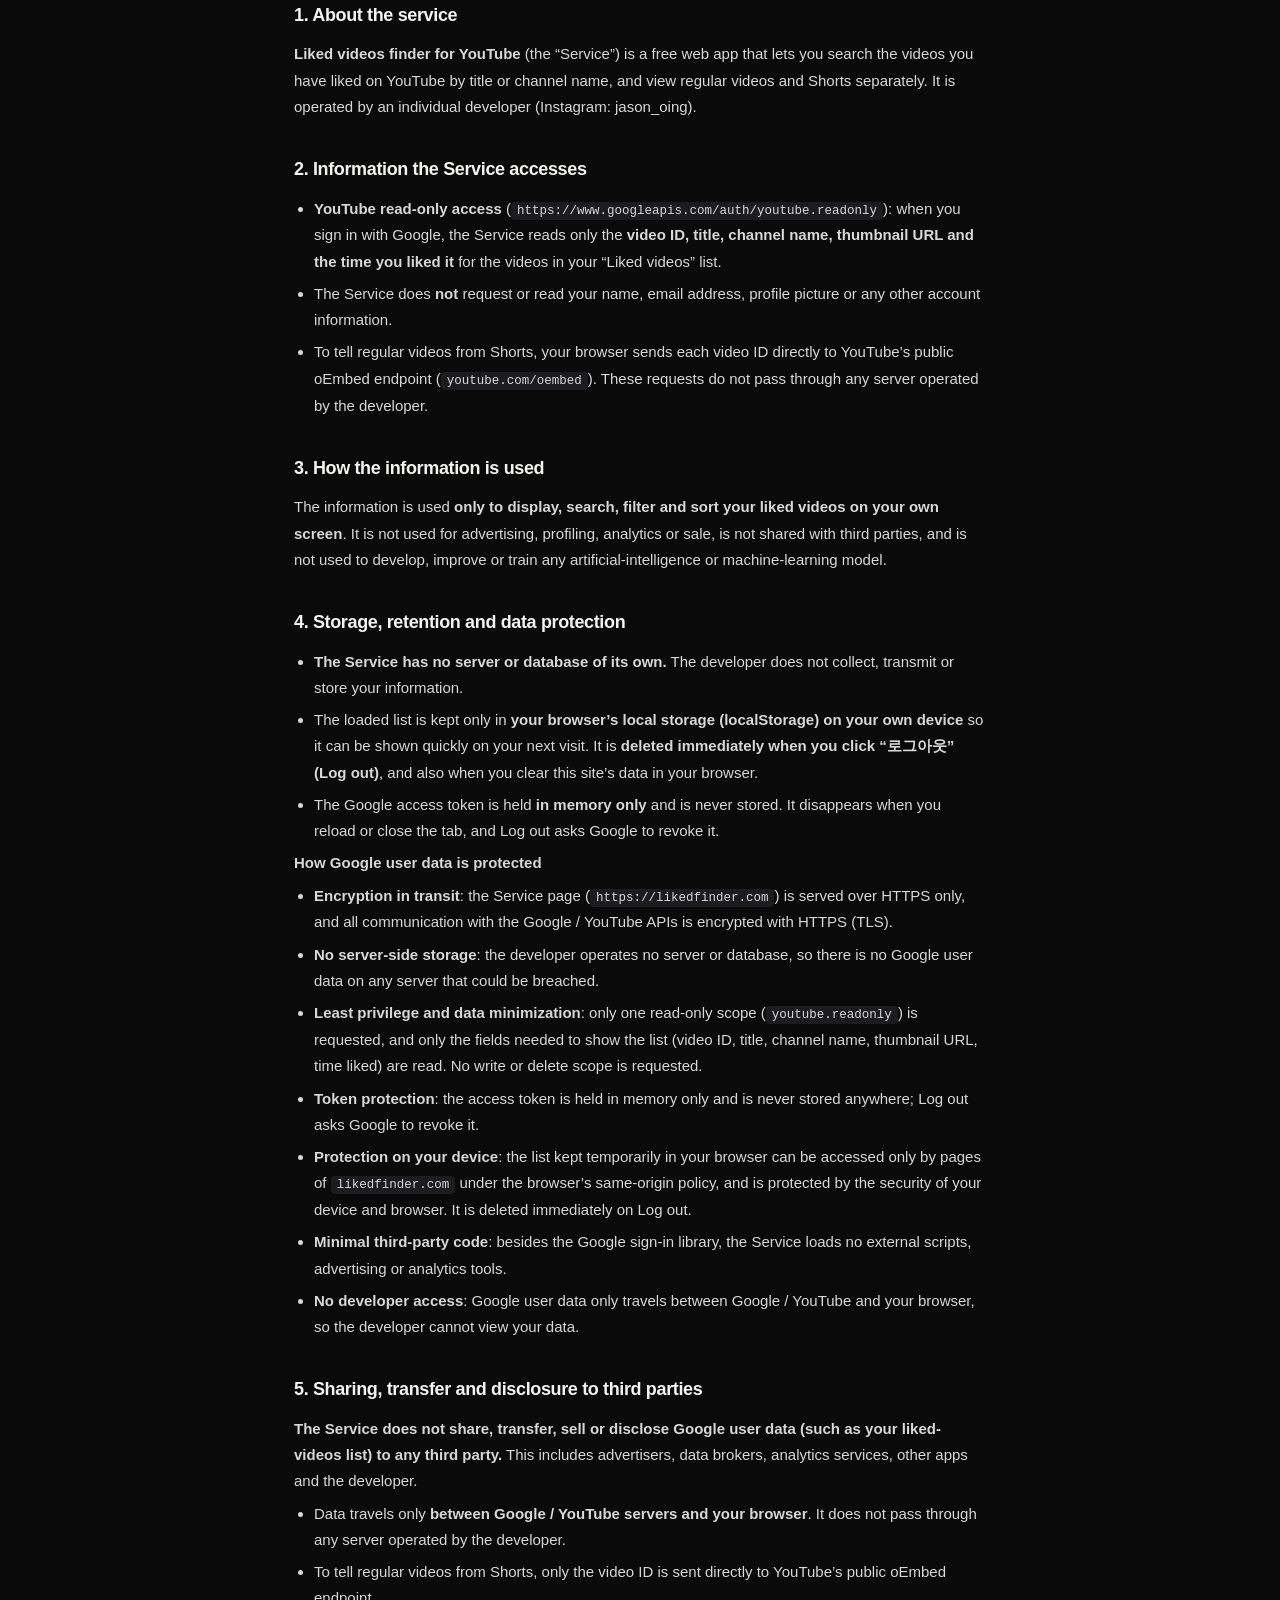
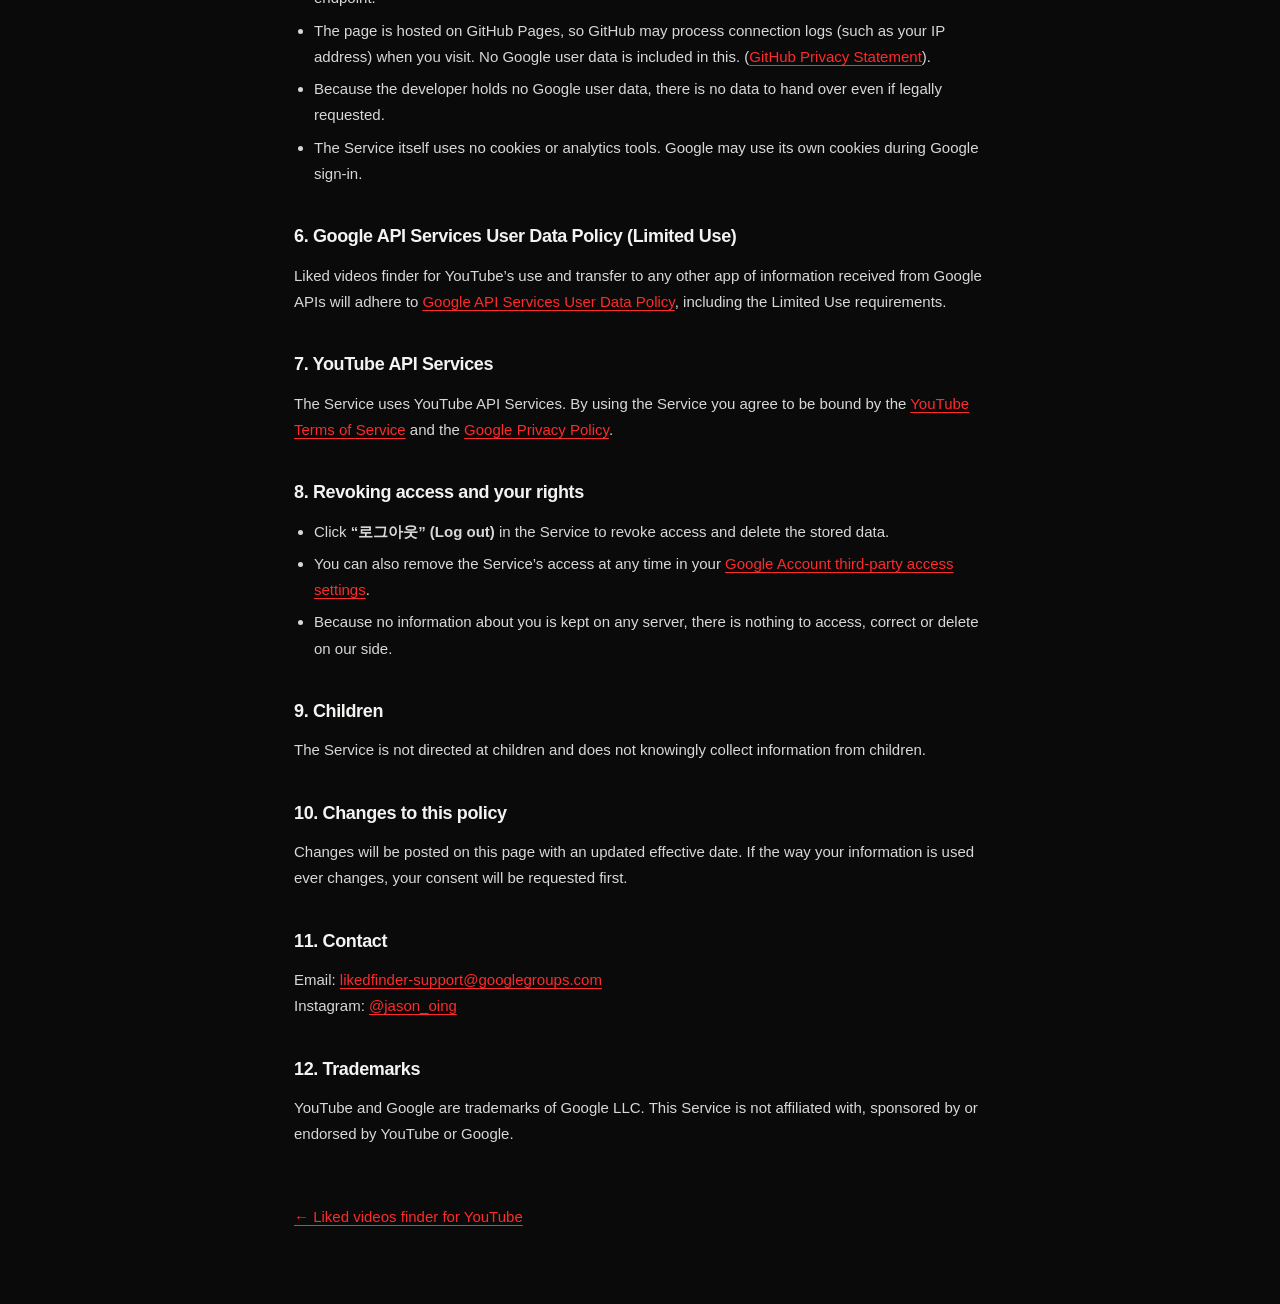
==== commit 49b0e6d3: "Add files via upload" ====
--- a/privacy.html
+++ b/privacy.html
@@ -20,7 +20,7 @@
       <section id="ko" lang="ko">
         <div class="kicker">Privacy Policy</div>
         <h1 class="doc-title">개인정보처리방침</h1>
-        <p class="doc-meta">시행일: 2026년 10월 9일</p>
+        <p class="doc-meta">시행일: 2026년 10월 9일 (최종 수정: 2026년 10월 20일)</p>
 
         <h2>1. 서비스 소개</h2>
         <p>
@@ -48,10 +48,11 @@
         <h2>3. 이용 목적</h2>
         <p>
           위 정보는 <b>이용자 본인의 화면에 영상 목록을 보여주고, 검색·필터·정렬하는 용도로만</b> 사용합니다.
-          광고, 프로파일링, 통계 분석, 판매, 제3자 제공에 사용하지 않습니다.
-        </p>
-
-        <h2>4. 저장과 보관</h2>
+          광고, 프로파일링, 통계 분석, 판매, 제3자 제공에 사용하지 않으며,
+          인공지능·머신러닝 모델의 개발·개선·학습에도 사용하지 않습니다.
+        </p>
+
+        <h2>4. 저장, 보관 및 데이터 보호</h2>
         <ul>
           <li><b>서비스에는 운영자의 서버나 데이터베이스가 없습니다.</b> 이용자의 정보를 운영자가 수집·전송·저장하지 않습니다.</li>
           <li>
@@ -63,14 +64,31 @@
             로그아웃하면 Google에 토큰 취소를 요청합니다.
           </li>
         </ul>
-
-        <h2>5. 제3자와의 통신</h2>
-        <ul>
-          <li>로그인과 목록 조회는 이용자의 브라우저가 <b>Google / YouTube 서버와 직접</b> 주고받습니다.</li>
+        <p><b>데이터 보호 방법 (Google 사용자 데이터 보호)</b></p>
+        <ul>
+          <li><b>전송 구간 암호화</b>: 서비스 페이지(<code>https://likedfinder.com</code>)는 HTTPS로만 제공되며, Google / YouTube API와의 모든 통신도 HTTPS(TLS)로 암호화됩니다.</li>
+          <li><b>서버 저장 없음</b>: 운영자의 서버와 데이터베이스가 없으므로, 서버에서 유출될 수 있는 Google 사용자 데이터가 없습니다.</li>
+          <li><b>최소 권한·최소 정보</b>: 읽기 전용 권한(<code>youtube.readonly</code>) 하나만 요청하고, 화면 표시에 필요한 항목(영상 ID, 제목, 채널명, 썸네일 주소, 좋아요 시각)만 읽습니다. 쓰기·삭제 권한은 요청하지 않습니다.</li>
+          <li><b>토큰 보호</b>: 접근 토큰은 메모리에만 있고 어디에도 저장되지 않으며, 로그아웃하면 Google에 취소를 요청합니다.</li>
+          <li><b>기기 안에서의 보호</b>: 브라우저에 임시 보관하는 목록은 브라우저의 동일 출처 정책(same-origin policy)에 따라 <code>likedfinder.com</code> 페이지만 접근할 수 있고, 이용자 기기와 브라우저의 보안으로 보호됩니다. 로그아웃하면 즉시 삭제됩니다.</li>
+          <li><b>외부 코드 최소화</b>: 서비스는 Google 로그인 라이브러리 외의 외부 스크립트, 광고, 분석 도구를 불러오지 않습니다.</li>
+          <li><b>운영자 접근 차단</b>: Google 사용자 데이터는 Google / YouTube와 이용자의 브라우저 사이에서만 오가므로, 운영자는 이용자의 데이터를 열람할 수 없습니다.</li>
+        </ul>
+
+        <h2>5. 제3자와의 공유·이전·공개</h2>
+        <p>
+          <b>서비스는 Google 사용자 데이터(좋아요 영상 목록 등)를 어떤 제3자에게도 공유·이전·판매·공개하지 않습니다.</b>
+          광고 업체, 데이터 중개업체, 분석 서비스, 다른 앱, 운영자 본인에게도 전달하지 않습니다.
+        </p>
+        <ul>
+          <li>데이터가 오가는 곳은 <b>Google / YouTube 서버와 이용자의 브라우저 사이</b>뿐입니다. 운영자의 서버를 거치지 않습니다.</li>
+          <li>영상이 일반 영상인지 Shorts인지 구분하기 위해, 영상 ID만 YouTube의 공개 oEmbed 주소로 직접 보냅니다.</li>
           <li>
             서비스 화면은 GitHub Pages를 통해 제공되므로, 접속 시 GitHub가 접속 기록(IP 주소 등)을 처리할 수 있습니다.
+            이 과정에 Google 사용자 데이터는 포함되지 않습니다.
             (<a href="https://docs.github.com/site-policy/privacy-policies/github-general-privacy-statement" target="_blank" rel="noopener">GitHub 개인정보 처리방침</a>)
           </li>
+          <li>운영자는 이용자의 Google 사용자 데이터를 보유하지 않으므로, 법적 요청이 있더라도 제공할 수 있는 데이터가 없습니다.</li>
           <li>서비스 자체는 쿠키나 분석(통계) 도구를 사용하지 않습니다. Google 로그인 과정에서 Google이 자체 쿠키를 사용할 수 있습니다.</li>
         </ul>
 
@@ -123,7 +141,7 @@
       <section id="en" lang="en">
         <div class="kicker">Privacy Policy</div>
         <h1 class="doc-title">Privacy Policy</h1>
-        <p class="doc-meta">Effective date: October 9, 2026</p>
+        <p class="doc-meta">Effective date: October 9, 2026 (last updated: October 20, 2026)</p>
 
         <h2>1. About the service</h2>
         <p>
@@ -151,10 +169,11 @@
         <h2>3. How the information is used</h2>
         <p>
           The information is used <b>only to display, search, filter and sort your liked videos on your own screen</b>.
-          It is not used for advertising, profiling, analytics, sale, or shared with third parties.
-        </p>
-
-        <h2>4. Storage and retention</h2>
+          It is not used for advertising, profiling, analytics or sale, is not shared with third parties, and is not used to develop,
+          improve or train any artificial-intelligence or machine-learning model.
+        </p>
+
+        <h2>4. Storage, retention and data protection</h2>
         <ul>
           <li><b>The Service has no server or database of its own.</b> The developer does not collect, transmit or store your information.</li>
           <li>
@@ -167,14 +186,31 @@
             and Log out asks Google to revoke it.
           </li>
         </ul>
-
-        <h2>5. Communication with third parties</h2>
-        <ul>
-          <li>Sign-in and list requests go <b>directly between your browser and Google / YouTube servers</b>.</li>
-          <li>
-            The page is hosted on GitHub Pages, so GitHub may process connection logs (such as your IP address) when you visit
+        <p><b>How Google user data is protected</b></p>
+        <ul>
+          <li><b>Encryption in transit</b>: the Service page (<code>https://likedfinder.com</code>) is served over HTTPS only, and all communication with the Google / YouTube APIs is encrypted with HTTPS (TLS).</li>
+          <li><b>No server-side storage</b>: the developer operates no server or database, so there is no Google user data on any server that could be breached.</li>
+          <li><b>Least privilege and data minimization</b>: only one read-only scope (<code>youtube.readonly</code>) is requested, and only the fields needed to show the list (video ID, title, channel name, thumbnail URL, time liked) are read. No write or delete scope is requested.</li>
+          <li><b>Token protection</b>: the access token is held in memory only and is never stored anywhere; Log out asks Google to revoke it.</li>
+          <li><b>Protection on your device</b>: the list kept temporarily in your browser can be accessed only by pages of <code>likedfinder.com</code> under the browser’s same-origin policy, and is protected by the security of your device and browser. It is deleted immediately on Log out.</li>
+          <li><b>Minimal third-party code</b>: besides the Google sign-in library, the Service loads no external scripts, advertising or analytics tools.</li>
+          <li><b>No developer access</b>: Google user data only travels between Google / YouTube and your browser, so the developer cannot view your data.</li>
+        </ul>
+
+        <h2>5. Sharing, transfer and disclosure to third parties</h2>
+        <p>
+          <b>The Service does not share, transfer, sell or disclose Google user data (such as your liked-videos list) to any third party.</b>
+          This includes advertisers, data brokers, analytics services, other apps and the developer.
+        </p>
+        <ul>
+          <li>Data travels only <b>between Google / YouTube servers and your browser</b>. It does not pass through any server operated by the developer.</li>
+          <li>To tell regular videos from Shorts, only the video ID is sent directly to YouTube’s public oEmbed endpoint.</li>
+          <li>
+            The page is hosted on GitHub Pages, so GitHub may process connection logs (such as your IP address) when you visit.
+            No Google user data is included in this.
             (<a href="https://docs.github.com/site-policy/privacy-policies/github-general-privacy-statement" target="_blank" rel="noopener">GitHub Privacy Statement</a>).
           </li>
+          <li>Because the developer holds no Google user data, there is no data to hand over even if legally requested.</li>
           <li>The Service itself uses no cookies or analytics tools. Google may use its own cookies during Google sign-in.</li>
         </ul>
 
